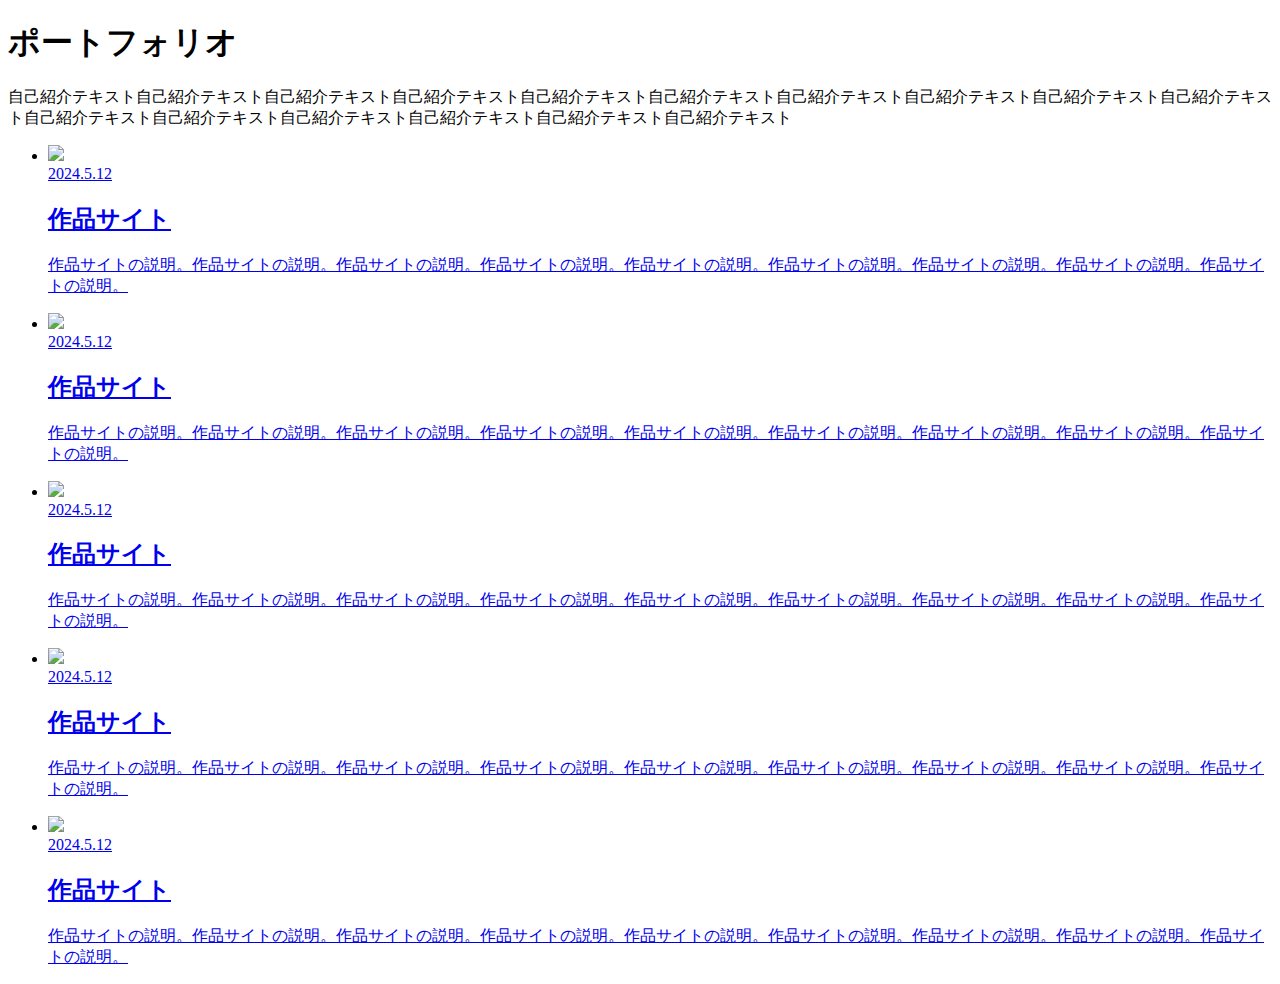
==== index.html @ 2a436cd3 "Add files via upload" ====
<!DOCTYPE html>
<html lang="ja">

<head>
  <meta charset="UTF-8">
  <meta name="viewport" content="width=device-width, initial-scale=1.0">
  <title>ポートフォリオ</title>
  <link rel="stylesheet" href="style.css">
</head>

<body>

  <div class="container">
    <section class="introduction">
      <h1>ポートフォリオ</h1>
      <p>自己紹介テキスト自己紹介テキスト自己紹介テキスト自己紹介テキスト自己紹介テキスト自己紹介テキスト自己紹介テキスト自己紹介テキスト自己紹介テキスト自己紹介テキスト自己紹介テキスト自己紹介テキスト自己紹介テキスト自己紹介テキスト自己紹介テキスト自己紹介テキスト</p>
    </section>

    <section class="works">
      <ul>
        <li class="work">
          <a href="#">
            <img src="画像/office.jpg">
            <div class="bottom">
              <time datetime="2024-5-12">2024.5.12</time>
              <h2>作品サイト</h2>
              <p class="desc">作品サイトの説明。作品サイトの説明。作品サイトの説明。作品サイトの説明。作品サイトの説明。作品サイトの説明。作品サイトの説明。作品サイトの説明。作品サイトの説明。</p>
            </div>
          </a>
        </li>
        <li class="work">
          <a href="#">
            <img src="画像/office.jpg">
            <div class="bottom">
              <time datetime="2024-5-12">2024.5.12</time>
              <h2>作品サイト</h2>
              <p class="desc">作品サイトの説明。作品サイトの説明。作品サイトの説明。作品サイトの説明。作品サイトの説明。作品サイトの説明。作品サイトの説明。作品サイトの説明。作品サイトの説明。</p>
            </div>
          </a>
        </li>
        <li class="work">
          <a href="#">
            <img src="画像/office.jpg">
            <div class="bottom">
              <time datetime="2024-5-12">2024.5.12</time>
              <h2>作品サイト</h2>
              <p class="desc">作品サイトの説明。作品サイトの説明。作品サイトの説明。作品サイトの説明。作品サイトの説明。作品サイトの説明。作品サイトの説明。作品サイトの説明。作品サイトの説明。</p>
            </div>
          </a>
        </li>
        <li class="work">
          <a href="#">
            <img src="画像/office.jpg">
            <div class="bottom">
              <time datetime="2024-5-12">2024.5.12</time>
              <h2>作品サイト</h2>
              <p class="desc">作品サイトの説明。作品サイトの説明。作品サイトの説明。作品サイトの説明。作品サイトの説明。作品サイトの説明。作品サイトの説明。作品サイトの説明。作品サイトの説明。</p>
            </div>
          </a>
        </li>
        <li class="work">
          <a href="#">
            <img src="画像/office.jpg">
            <div class="bottom">
              <time datetime="2024-5-12">2024.5.12</time>
              <h2>作品サイト</h2>
              <p class="desc">作品サイトの説明。作品サイトの説明。作品サイトの説明。作品サイトの説明。作品サイトの説明。作品サイトの説明。作品サイトの説明。作品サイトの説明。作品サイトの説明。</p>
            </div>
          </a>
        </li>
      </ul>
    </section>

  </div>

</body>

</html>
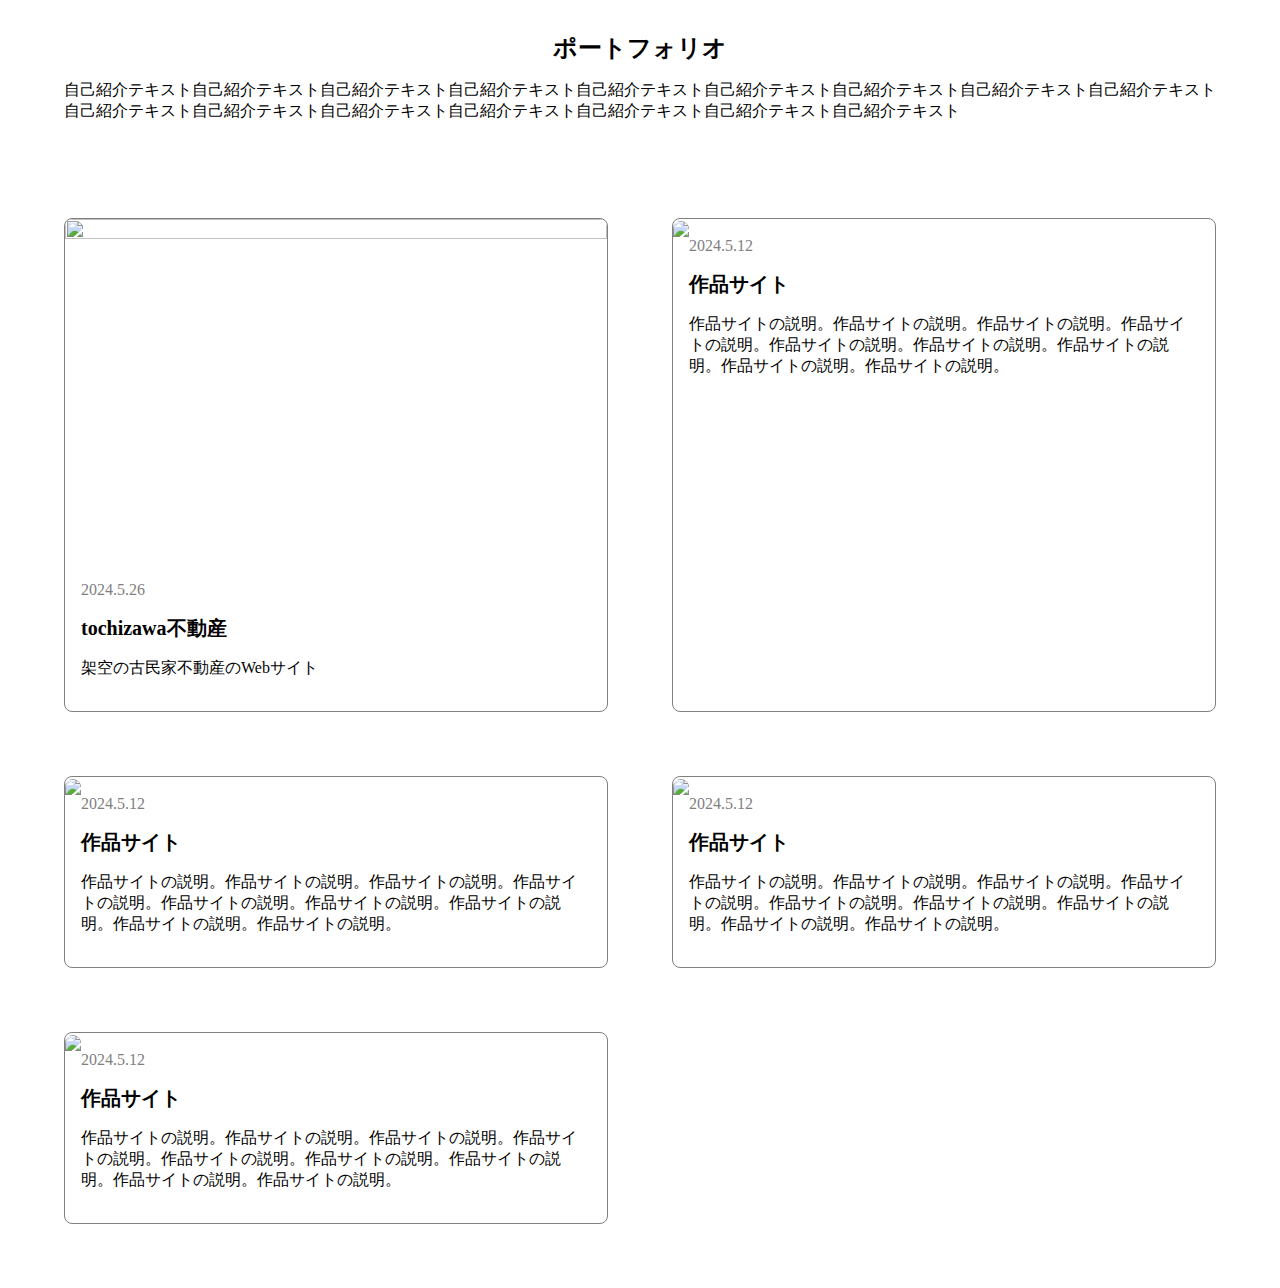
==== commit b052e4a8: "Add files via upload" ====
--- a/index.html
+++ b/index.html
@@ -18,9 +18,19 @@
 
     <section class="works">
       <ul>
+        <li class="work work-01">
+          <a href="link-site/tochizawa-RealEstate/index.html">
+            <div class="image"><img src="link-site/tochizawa-RealEstate/images/squirrel-icon.png" width="640" height="427"> </div>
+            <div class="bottom">
+              <time datetime="2024-5-12">2024.5.26</time>
+              <h2>tochizawa不動産</h2>
+              <p class="desc">架空の古民家不動産のWebサイト</p>
+            </div>
+          </a>
+        </li>
         <li class="work">
           <a href="#">
-            <img src="画像/office.jpg">
+            <div class="image"><img src="images/office.jpg"></div>
             <div class="bottom">
               <time datetime="2024-5-12">2024.5.12</time>
               <h2>作品サイト</h2>
@@ -30,7 +40,7 @@
         </li>
         <li class="work">
           <a href="#">
-            <img src="画像/office.jpg">
+            <div class="image"><img src="images/office.jpg"></div>
             <div class="bottom">
               <time datetime="2024-5-12">2024.5.12</time>
               <h2>作品サイト</h2>
@@ -40,7 +50,7 @@
         </li>
         <li class="work">
           <a href="#">
-            <img src="画像/office.jpg">
+            <div class="image"><img src="images/office.jpg"></div>
             <div class="bottom">
               <time datetime="2024-5-12">2024.5.12</time>
               <h2>作品サイト</h2>
@@ -50,17 +60,7 @@
         </li>
         <li class="work">
           <a href="#">
-            <img src="画像/office.jpg">
-            <div class="bottom">
-              <time datetime="2024-5-12">2024.5.12</time>
-              <h2>作品サイト</h2>
-              <p class="desc">作品サイトの説明。作品サイトの説明。作品サイトの説明。作品サイトの説明。作品サイトの説明。作品サイトの説明。作品サイトの説明。作品サイトの説明。作品サイトの説明。</p>
-            </div>
-          </a>
-        </li>
-        <li class="work">
-          <a href="#">
-            <img src="画像/office.jpg">
+            <div class="image"><img src="images/office.jpg"></div>
             <div class="bottom">
               <time datetime="2024-5-12">2024.5.12</time>
               <h2>作品サイト</h2>
--- a/style.css
+++ b/style.css
@@ -0,0 +1,123 @@
+@charset "utf-8";
+
+/* common */
+
+body {
+  margin: 0;
+}
+
+h1 {
+  margin: 0;
+  font-size: 24px;
+}
+
+h2 {
+  margin: 0;
+  font-size: 20px;
+}
+
+p {
+  margin: 0;
+}
+
+a {
+  text-decoration: none;
+  color: inherit;
+}
+
+img {
+  vertical-align: bottom;
+}
+
+time {
+  color: gray;
+}
+
+.container {
+  width: 90%;
+  margin: 0 auto;
+}
+
+/* introduction */
+
+.introduction {
+  padding: 32px 0;
+  margin: 0 auto;
+}
+
+.introduction h1 {
+  text-align: center;
+}
+
+.introduction p {
+  margin-top: 16px;
+}
+
+/* work */
+
+.works {
+  margin: 64px 0;
+}
+
+.works ul {
+  margin: 0;
+  list-style: none;
+  padding: 0;
+  display: grid;
+  grid-template-columns: 1fr 1fr;
+  gap: 64px;
+}
+
+.works li {
+  border: 1px solid gray;
+  border-radius: 8px;
+}
+
+.works .bottom {
+  width: calc(100% - 32px);
+  margin: 0 auto;
+  padding-bottom: 32px;
+}
+
+.work h2 {
+  margin-top: 16px;
+}
+
+.work img {
+  border-radius: 8px 8px 0 0;
+  width: 100%;
+  height: auto;
+}
+
+.work .desc {
+  margin-top: 16px;
+}
+
+@media (max-width: 900px) {
+
+  /* work  */
+
+  .works ul {
+    display: flex;
+    flex-direction: column;
+  }
+
+  .works .work:nth-child(n + 2) {
+    margin-top: 64px;
+  }
+
+  .works time {
+    display: block;
+    margin-top:16px;
+  }
+
+  .works img {
+    width: 100%;
+    height: auto
+  }
+
+  .container {
+    width: calc(100% - 128px);
+  }
+
+}
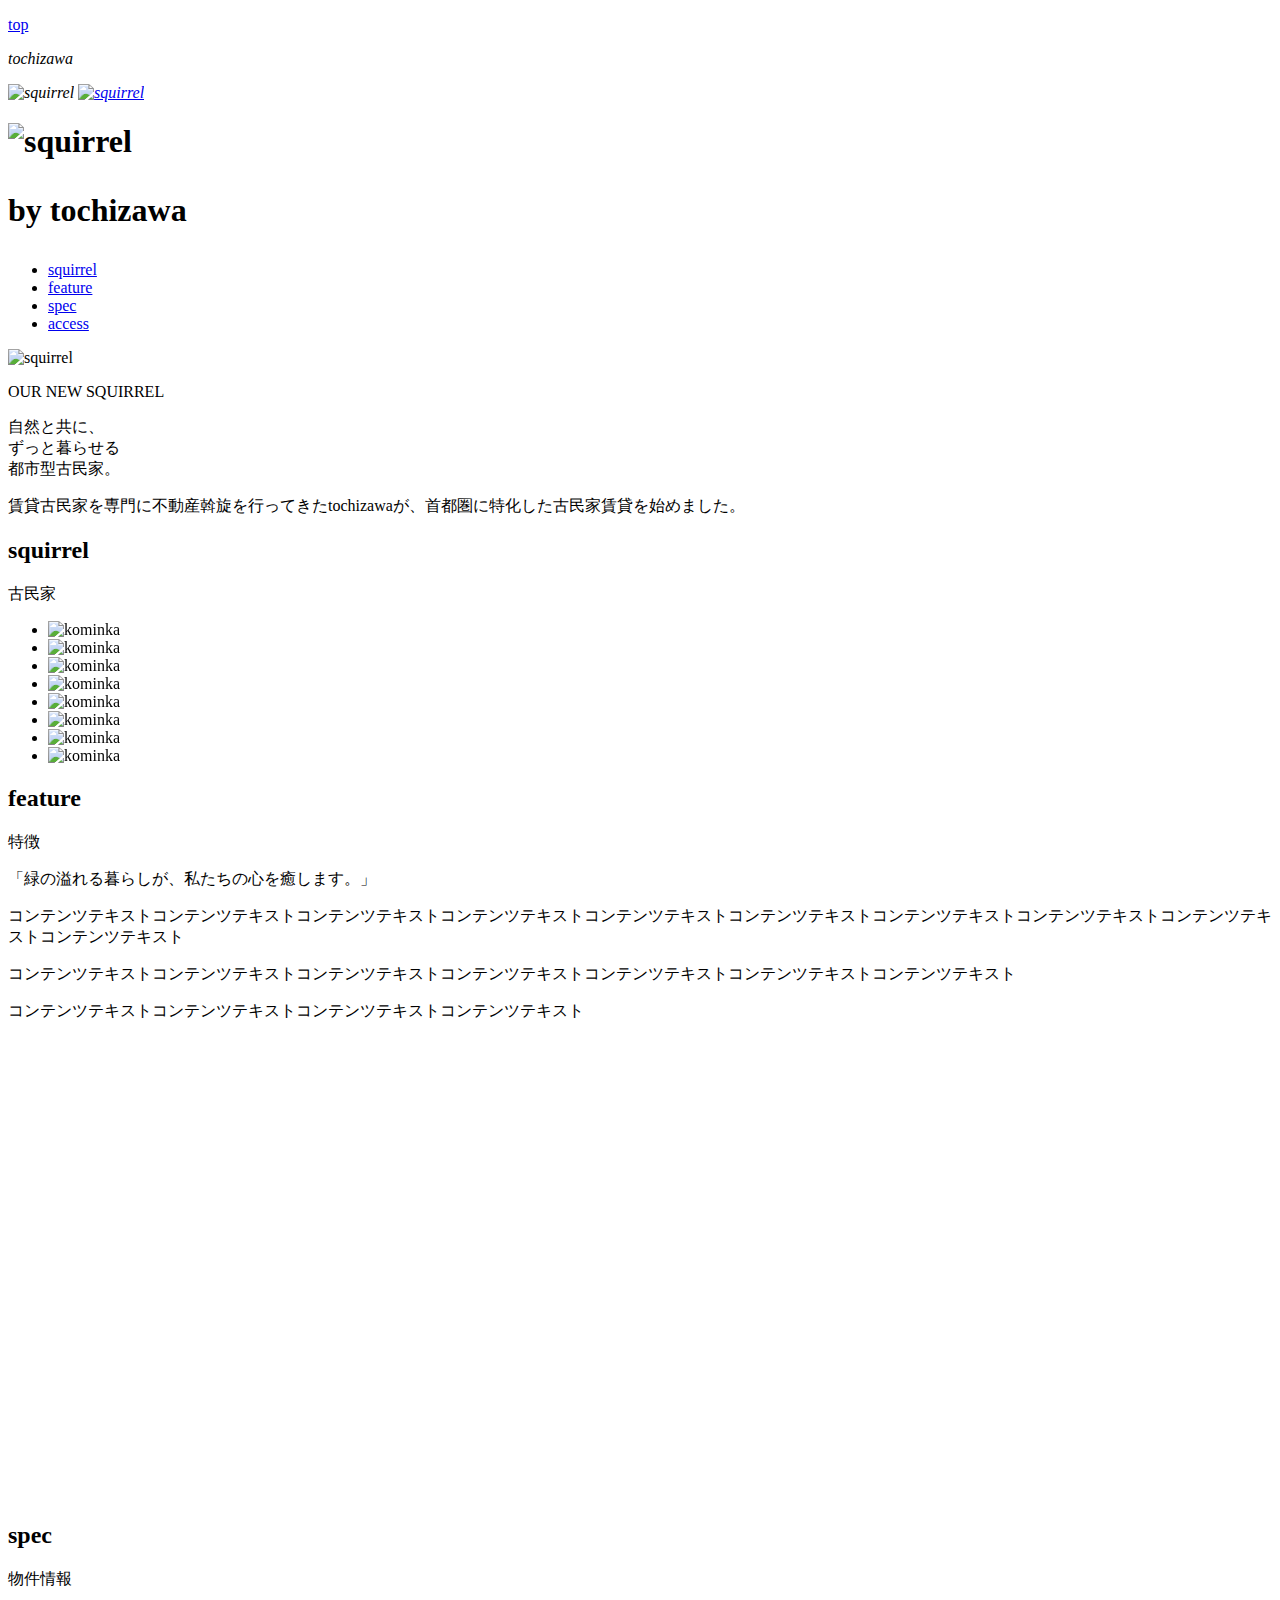
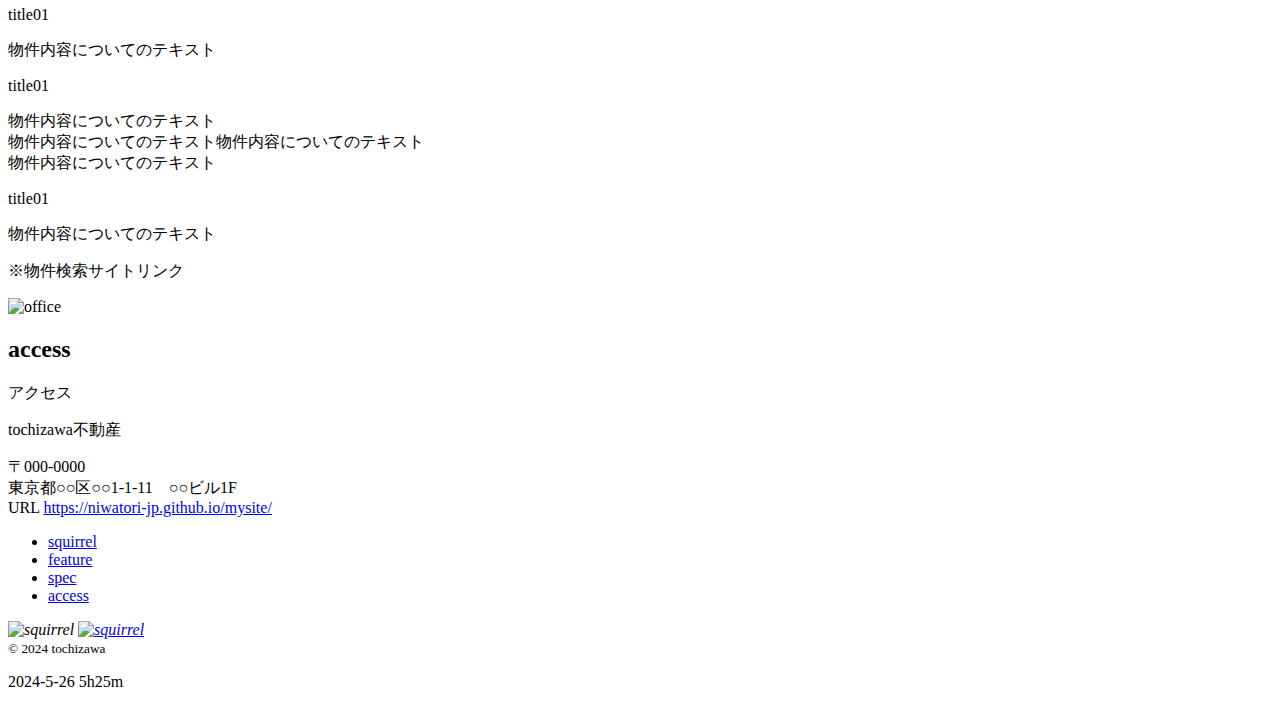
==== commit a9ce2e89: "Add files via upload" ====
--- a/index.html
+++ b/index.html
@@ -4,75 +4,191 @@
 <head>
   <meta charset="UTF-8">
   <meta name="viewport" content="width=device-width, initial-scale=1.0">
-  <title>ポートフォリオ</title>
+  <title>tochizawa不動産</title>
+  <link rel="stylesheet" href="https://unpkg.com/aos@next/dist/aos.css" />
   <link rel="stylesheet" href="style.css">
 </head>
 
 <body>
+  <p class="top"><a href="#" data-aos="fade-up">top</a></p>
+  <!-- header -->
+  <header>
+    <address>
+      <p>tochizawa</p>
+      <a><img src="images/squirrel-icon.png" alt="squirrel" width="32" height="32"></a>
+      <a href="#"><img src="images/squirrel-icon.png" alt="squirrel" width="32" height="32"></a>
+    </address>
+    <h1>
+      <img src="images/squirrel-icon.png" alt="squirrel" width="80px" height="80">
+      <p>by tochizawa</p>
+    </h1>
+    <ul id="nav">
+      <li><a href="#squirrel">squirrel</a></li>
+      <li><a href="#feature">feature</a></li>
+      <li><a href="#spec">spec</a></li>
+      <li><a href="#access">access</a></li>
+    </ul>
+  </header>
 
-  <div class="container">
-    <section class="introduction">
-      <h1>ポートフォリオ</h1>
-      <p>自己紹介テキスト自己紹介テキスト自己紹介テキスト自己紹介テキスト自己紹介テキスト自己紹介テキスト自己紹介テキスト自己紹介テキスト自己紹介テキスト自己紹介テキスト自己紹介テキスト自己紹介テキスト自己紹介テキスト自己紹介テキスト自己紹介テキスト自己紹介テキスト</p>
-    </section>
+  <!-- main-visual -->
+  <section id="main-visual">
+    <div class="pic" data-aos=""><img src="images/squirrel02.jpg" alt="squirrel" width="800" height="1204"></div>
+    <div class="text">
+      <p class="title">OUR NEW SQUIRREL</p>
+      <p class="main">自然と共に、<br>ずっと暮らせる<br>都市型古民家。</p>
+      <p class="sub">賃貸古民家を専門に不動産斡旋を行ってきたtochizawaが、首都圏に特化した古民家賃貸を始めました。
+      </p>
+    </div>
+  </section>
 
-    <section class="works">
-      <ul>
-        <li class="work work-01">
-          <a href="link-site/tochizawa-RealEstate/index.html">
-            <div class="image"><img src="link-site/tochizawa-RealEstate/images/squirrel-icon.png" width="640" height="427"> </div>
-            <div class="bottom">
-              <time datetime="2024-5-12">2024.5.26</time>
-              <h2>tochizawa不動産</h2>
-              <p class="desc">架空の古民家不動産のWebサイト</p>
-            </div>
-          </a>
-        </li>
-        <li class="work">
-          <a href="#">
-            <div class="image"><img src="images/office.jpg"></div>
-            <div class="bottom">
-              <time datetime="2024-5-12">2024.5.12</time>
-              <h2>作品サイト</h2>
-              <p class="desc">作品サイトの説明。作品サイトの説明。作品サイトの説明。作品サイトの説明。作品サイトの説明。作品サイトの説明。作品サイトの説明。作品サイトの説明。作品サイトの説明。</p>
-            </div>
-          </a>
-        </li>
-        <li class="work">
-          <a href="#">
-            <div class="image"><img src="images/office.jpg"></div>
-            <div class="bottom">
-              <time datetime="2024-5-12">2024.5.12</time>
-              <h2>作品サイト</h2>
-              <p class="desc">作品サイトの説明。作品サイトの説明。作品サイトの説明。作品サイトの説明。作品サイトの説明。作品サイトの説明。作品サイトの説明。作品サイトの説明。作品サイトの説明。</p>
-            </div>
-          </a>
-        </li>
-        <li class="work">
-          <a href="#">
-            <div class="image"><img src="images/office.jpg"></div>
-            <div class="bottom">
-              <time datetime="2024-5-12">2024.5.12</time>
-              <h2>作品サイト</h2>
-              <p class="desc">作品サイトの説明。作品サイトの説明。作品サイトの説明。作品サイトの説明。作品サイトの説明。作品サイトの説明。作品サイトの説明。作品サイトの説明。作品サイトの説明。</p>
-            </div>
-          </a>
-        </li>
-        <li class="work">
-          <a href="#">
-            <div class="image"><img src="images/office.jpg"></div>
-            <div class="bottom">
-              <time datetime="2024-5-12">2024.5.12</time>
-              <h2>作品サイト</h2>
-              <p class="desc">作品サイトの説明。作品サイトの説明。作品サイトの説明。作品サイトの説明。作品サイトの説明。作品サイトの説明。作品サイトの説明。作品サイトの説明。作品サイトの説明。</p>
-            </div>
-          </a>
-        </li>
+  <!-- design -->
+  <section id="squirrel">
+    <div class="h2-container">
+      <h2>squirrel</h2>
+      <p class="h2-sub">古民家</p>
+    </div>
+    <ul>
+      <li>
+        <img src="images/kominka.jpg" alt="kominka" width="800" height="448" data-aos="fade-up"
+          data-aos-duration="1500">
+      </li>
+      <li>
+        <img src="images/kominka.jpg" alt="kominka" width="800" height="448" data-aos="fade-up"
+          data-aos-duration="1500">
+      </li>
+      <li>
+        <img src="images/kominka.jpg" alt="kominka" width="800" height="448" data-aos="fade-up"
+          data-aos-duration="1500">
+      </li>
+      <li>
+        <img src="images/kominka.jpg" alt="kominka" width="800" height="448" data-aos="fade-up"
+          data-aos-duration="1500">
+      </li>
+      <li>
+        <img src="images/kominka.jpg" alt="kominka" width="800" height="448" data-aos="fade-up"
+          data-aos-duration="1500">
+      </li>
+      <li>
+        <img src="images/kominka.jpg" alt="kominka" width="800" height="448" data-aos="fade-up"
+          data-aos-duration="1500">
+      </li>
+      <li>
+        <img src="images/kominka.jpg" alt="kominka" width="800" height="448" data-aos="fade-up"
+          data-aos-duration="1500">
+      </li>
+      <li>
+        <img src="images/kominka.jpg" alt="kominka" width="800" height="448" data-aos="fade-up"
+          data-aos-duration="1500">
+      </li>
+    </ul>
+  </section>
+
+  <!-- feature -->
+  <section id="feature">
+    <div class="h2-container">
+      <h2>feature</h2>
+      <p class="h2-sub">特徴</p>
+    </div>
+    <div class="content">
+      <p class="mes">「緑の溢れる暮らしが、私たちの心を癒します。」</p>
+      <p class="desc desc-01">コンテンツテキストコンテンツテキストコンテンツテキストコンテンツテキストコンテンツテキストコンテンツテキストコンテンツテキストコンテンツテキストコンテンツテキストコンテンツテキスト
+      </p>
+      <p class="desc desc-02">コンテンツテキストコンテンツテキストコンテンツテキストコンテンツテキストコンテンツテキストコンテンツテキストコンテンツテキスト</p>
+      <p class="desc desc-03">コンテンツテキストコンテンツテキストコンテンツテキストコンテンツテキスト</p>
+    </div>
+    <div class="flex-container">
+      <div class="flexitem" data-aos="fade-up" data-aos-duration="3000" data-aos-offset="400">
+        <div class="image"><img src="images/office.jpg" alt="office" width="800" height="448"></div>
+        <div class="flex-text">
+          <p class="fea-nav">feature 01</p>
+          <p class="fea-title">title01</p>
+          <p class="fea-content">
+            特徴についてのテキスト特徴についてのテキスト特徴についてのテキスト特徴についてのテキスト特徴についてのテキスト特徴についてのテキスト特徴についてのテキスト特徴についてのテキスト特徴についてのテキスト特徴についてのテキスト特徴についてのテキスト特徴についてのテキスト特徴についてのテキスト
+          </p>
+        </div>
+      </div>
+      <div class="flexitem" data-aos="fade-up" data-aos-duration="3000" data-aos-offset="400">
+        <div class="image"><img src="images/office.jpg" alt="office" width="800" height="448"></div>
+        <div class="flex-text">
+          <p class="fea-nav">feature 02</p>
+          <p class="fea-title">title02</p>
+          <p class="fea-content">
+            特徴についてのテキスト特徴についてのテキスト特徴についてのテキスト特徴についてのテキスト特徴についてのテキスト特徴についてのテキスト特徴についてのテキスト特徴についてのテキスト特徴についてのテキスト特徴についてのテキスト特徴についてのテキスト特徴についてのテキスト特徴についてのテキスト
+          </p>
+        </div>
+      </div>
+      <div class="flexitem" data-aos="fade-up" data-aos-duration="3000" data-aos-offset="400">
+        <div class="image"><img src="images/office.jpg" alt="office" width="800" height="448"></div>
+        <div class="flex-text">
+          <p class="fea-nav">feature 03</p>
+          <p class="fea-title">title03</p>
+          <p class="fea-content">
+            特徴についてのテキスト特徴についてのテキスト特徴についてのテキスト特徴についてのテキスト特徴についてのテキスト特徴についてのテキスト特徴についてのテキスト特徴についてのテキスト特徴についてのテキスト特徴についてのテキスト特徴についてのテキスト特徴についてのテキスト特徴についてのテキスト
+          </p>
+        </div>
+      </div>
+    </div>
+  </section>
+
+  <!-- spec -->
+  <section id="spec">
+    <div class="container0">
+      <div class="h2-container">
+        <h2>spec</h2>
+        <p class="h2-sub">物件情報</p>
+      </div>
+      <div class="container">
+        <p class="title">title01</p>
+        <p class="content">物件内容についてのテキスト</p>
+      </div>
+      <div class="container">
+        <p class="title">title01</p>
+        <p class="content">物件内容についてのテキスト<br>物件内容についてのテキスト物件内容についてのテキスト<br>物件内容についてのテキスト</p>
+      </div>
+      <div class="container">
+        <p class="title">title01</p>
+        <p class="content">物件内容についてのテキスト</p>
+      </div>
+      <p class="site-link">※物件検索サイトリンク</p>
+    </div>
+    <div class="image"><img src="images/office.jpg" alt="office" width="800" height="448"></div>
+  </section>
+
+  <!-- access -->
+  <section id="access">
+    <div class="h2-container">
+      <h2>access</h2>
+      <p class="h2-sub">アクセス</p>
+    </div>
+    <p class="title">tochizawa不動産</p>
+    <p>〒000-0000<br>東京都○○区○○1-1-11　○○ビル1F<br>URL <a
+        href="https://niwatori-jp.github.io/mysite/">https://niwatori-jp.github.io/mysite/</a></p>
+  </section>
+  
+  <!-- footer -->
+  <footer>
+    <div class="container">
+
+      <ul id="nav">
+        <li><a href="#squirrel">squirrel</a></li>
+        <li><a href="#feature">feature</a></li>
+        <li><a href="#spec">spec</a></li>
+        <li><a href="#access">access</a></li>
       </ul>
-    </section>
 
-  </div>
+      <address>
+        <a><img src="images/squirrel-icon.png" alt="squirrel" width="32" height="32"></a>
+        <a href="#"><img src="images/squirrel-icon.png" alt="squirrel" width="32" height="32"></a>
+      </address>
 
+    </div>
+    <div class="copy"><small>© 2024 tochizawa</small></div>
+  </footer>
+  <p>2024-5-26 5h25m</p>
+  <script src="https://unpkg.com/aos@next/dist/aos.js"></script>
+  <script>
+    AOS.init();
+  </script>
 </body>
 
 </html>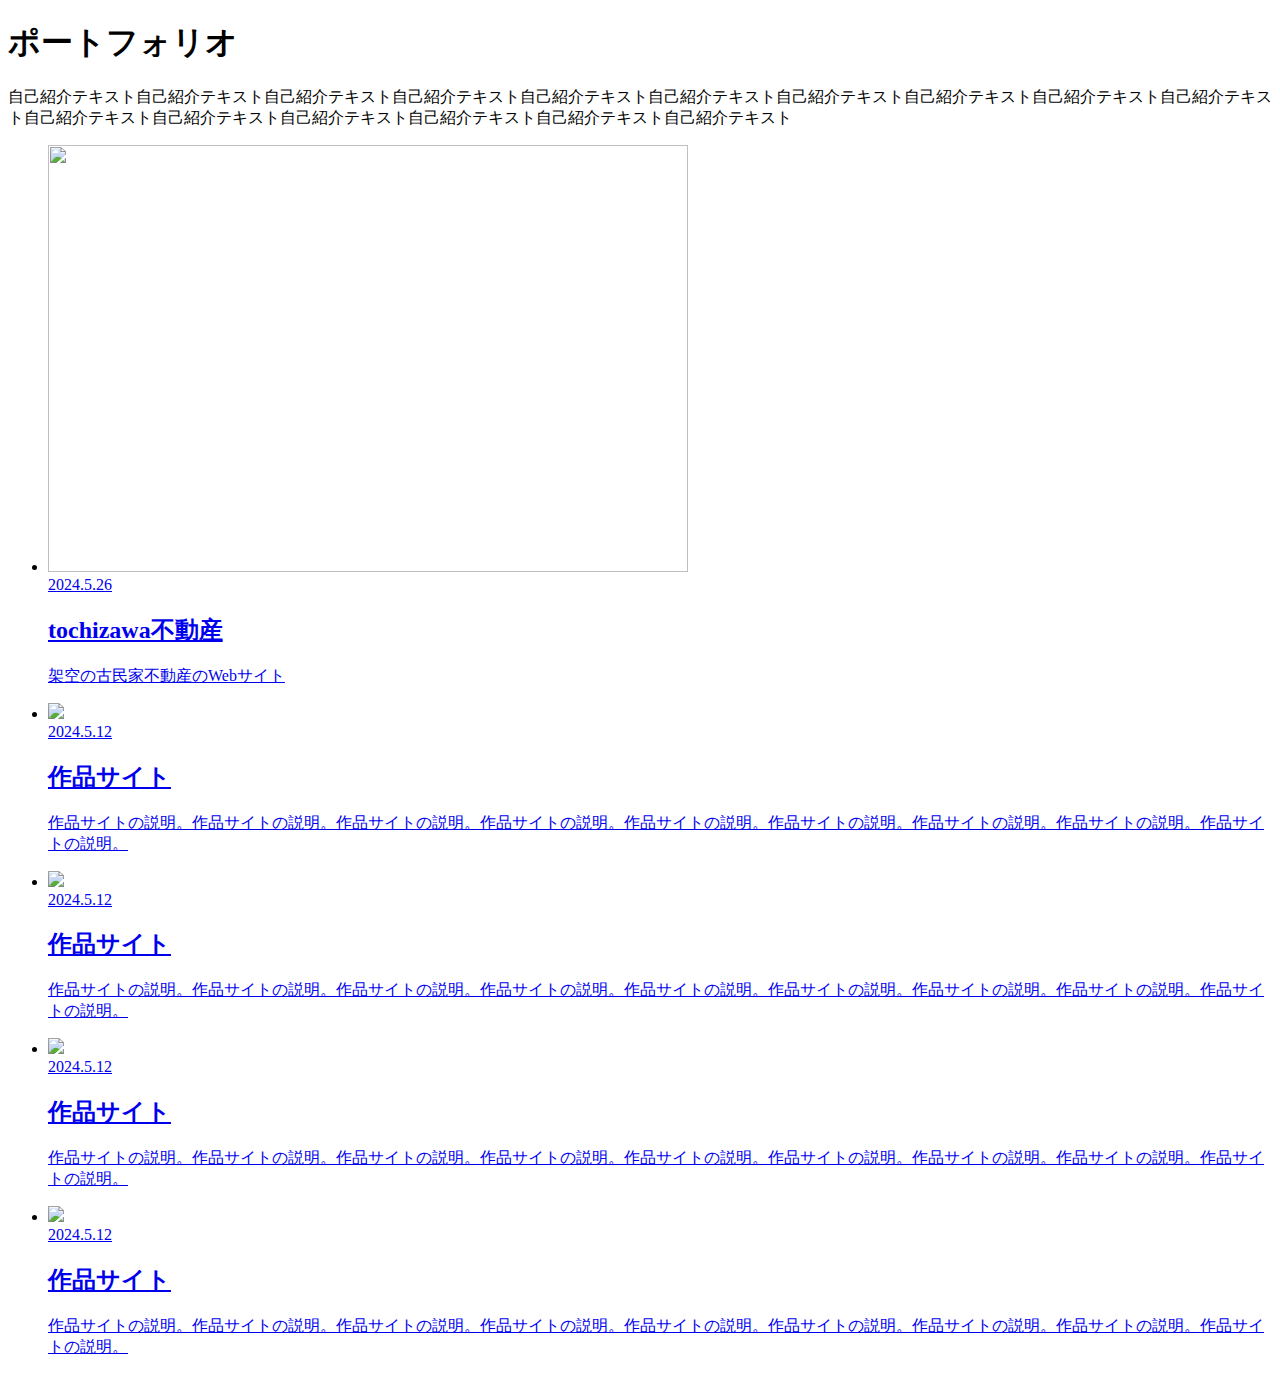
==== commit fd5947fc: "Add files via upload" ====
--- a/index.html
+++ b/index.html
@@ -4,191 +4,75 @@
 <head>
   <meta charset="UTF-8">
   <meta name="viewport" content="width=device-width, initial-scale=1.0">
-  <title>tochizawa不動産</title>
-  <link rel="stylesheet" href="https://unpkg.com/aos@next/dist/aos.css" />
+  <title>ポートフォリオ</title>
   <link rel="stylesheet" href="style.css">
 </head>
 
 <body>
-  <p class="top"><a href="#" data-aos="fade-up">top</a></p>
-  <!-- header -->
-  <header>
-    <address>
-      <p>tochizawa</p>
-      <a><img src="images/squirrel-icon.png" alt="squirrel" width="32" height="32"></a>
-      <a href="#"><img src="images/squirrel-icon.png" alt="squirrel" width="32" height="32"></a>
-    </address>
-    <h1>
-      <img src="images/squirrel-icon.png" alt="squirrel" width="80px" height="80">
-      <p>by tochizawa</p>
-    </h1>
-    <ul id="nav">
-      <li><a href="#squirrel">squirrel</a></li>
-      <li><a href="#feature">feature</a></li>
-      <li><a href="#spec">spec</a></li>
-      <li><a href="#access">access</a></li>
-    </ul>
-  </header>
 
-  <!-- main-visual -->
-  <section id="main-visual">
-    <div class="pic" data-aos=""><img src="images/squirrel02.jpg" alt="squirrel" width="800" height="1204"></div>
-    <div class="text">
-      <p class="title">OUR NEW SQUIRREL</p>
-      <p class="main">自然と共に、<br>ずっと暮らせる<br>都市型古民家。</p>
-      <p class="sub">賃貸古民家を専門に不動産斡旋を行ってきたtochizawaが、首都圏に特化した古民家賃貸を始めました。
-      </p>
-    </div>
-  </section>
+  <div class="container">
+    <section class="introduction">
+      <h1>ポートフォリオ</h1>
+      <p>自己紹介テキスト自己紹介テキスト自己紹介テキスト自己紹介テキスト自己紹介テキスト自己紹介テキスト自己紹介テキスト自己紹介テキスト自己紹介テキスト自己紹介テキスト自己紹介テキスト自己紹介テキスト自己紹介テキスト自己紹介テキスト自己紹介テキスト自己紹介テキスト</p>
+    </section>
 
-  <!-- design -->
-  <section id="squirrel">
-    <div class="h2-container">
-      <h2>squirrel</h2>
-      <p class="h2-sub">古民家</p>
-    </div>
-    <ul>
-      <li>
-        <img src="images/kominka.jpg" alt="kominka" width="800" height="448" data-aos="fade-up"
-          data-aos-duration="1500">
-      </li>
-      <li>
-        <img src="images/kominka.jpg" alt="kominka" width="800" height="448" data-aos="fade-up"
-          data-aos-duration="1500">
-      </li>
-      <li>
-        <img src="images/kominka.jpg" alt="kominka" width="800" height="448" data-aos="fade-up"
-          data-aos-duration="1500">
-      </li>
-      <li>
-        <img src="images/kominka.jpg" alt="kominka" width="800" height="448" data-aos="fade-up"
-          data-aos-duration="1500">
-      </li>
-      <li>
-        <img src="images/kominka.jpg" alt="kominka" width="800" height="448" data-aos="fade-up"
-          data-aos-duration="1500">
-      </li>
-      <li>
-        <img src="images/kominka.jpg" alt="kominka" width="800" height="448" data-aos="fade-up"
-          data-aos-duration="1500">
-      </li>
-      <li>
-        <img src="images/kominka.jpg" alt="kominka" width="800" height="448" data-aos="fade-up"
-          data-aos-duration="1500">
-      </li>
-      <li>
-        <img src="images/kominka.jpg" alt="kominka" width="800" height="448" data-aos="fade-up"
-          data-aos-duration="1500">
-      </li>
-    </ul>
-  </section>
+    <section class="works">
+      <ul>
+        <li class="work work-01">
+          <a href="link-site/tochizawa-RealEstate/index.html">
+            <div class="image"><img src="link-site/tochizawa-RealEstate/images/squirrel-icon.png" width="640" height="427"> </div>
+            <div class="bottom">
+              <time datetime="2024-5-12">2024.5.26</time>
+              <h2>tochizawa不動産</h2>
+              <p class="desc">架空の古民家不動産のWebサイト</p>
+            </div>
+          </a>
+        </li>
+        <li class="work">
+          <a href="#">
+            <div class="image"><img src="images/office.jpg"></div>
+            <div class="bottom">
+              <time datetime="2024-5-12">2024.5.12</time>
+              <h2>作品サイト</h2>
+              <p class="desc">作品サイトの説明。作品サイトの説明。作品サイトの説明。作品サイトの説明。作品サイトの説明。作品サイトの説明。作品サイトの説明。作品サイトの説明。作品サイトの説明。</p>
+            </div>
+          </a>
+        </li>
+        <li class="work">
+          <a href="#">
+            <div class="image"><img src="images/office.jpg"></div>
+            <div class="bottom">
+              <time datetime="2024-5-12">2024.5.12</time>
+              <h2>作品サイト</h2>
+              <p class="desc">作品サイトの説明。作品サイトの説明。作品サイトの説明。作品サイトの説明。作品サイトの説明。作品サイトの説明。作品サイトの説明。作品サイトの説明。作品サイトの説明。</p>
+            </div>
+          </a>
+        </li>
+        <li class="work">
+          <a href="#">
+            <div class="image"><img src="images/office.jpg"></div>
+            <div class="bottom">
+              <time datetime="2024-5-12">2024.5.12</time>
+              <h2>作品サイト</h2>
+              <p class="desc">作品サイトの説明。作品サイトの説明。作品サイトの説明。作品サイトの説明。作品サイトの説明。作品サイトの説明。作品サイトの説明。作品サイトの説明。作品サイトの説明。</p>
+            </div>
+          </a>
+        </li>
+        <li class="work">
+          <a href="#">
+            <div class="image"><img src="images/office.jpg"></div>
+            <div class="bottom">
+              <time datetime="2024-5-12">2024.5.12</time>
+              <h2>作品サイト</h2>
+              <p class="desc">作品サイトの説明。作品サイトの説明。作品サイトの説明。作品サイトの説明。作品サイトの説明。作品サイトの説明。作品サイトの説明。作品サイトの説明。作品サイトの説明。</p>
+            </div>
+          </a>
+        </li>
+      </ul>
+    </section>
 
-  <!-- feature -->
-  <section id="feature">
-    <div class="h2-container">
-      <h2>feature</h2>
-      <p class="h2-sub">特徴</p>
-    </div>
-    <div class="content">
-      <p class="mes">「緑の溢れる暮らしが、私たちの心を癒します。」</p>
-      <p class="desc desc-01">コンテンツテキストコンテンツテキストコンテンツテキストコンテンツテキストコンテンツテキストコンテンツテキストコンテンツテキストコンテンツテキストコンテンツテキストコンテンツテキスト
-      </p>
-      <p class="desc desc-02">コンテンツテキストコンテンツテキストコンテンツテキストコンテンツテキストコンテンツテキストコンテンツテキストコンテンツテキスト</p>
-      <p class="desc desc-03">コンテンツテキストコンテンツテキストコンテンツテキストコンテンツテキスト</p>
-    </div>
-    <div class="flex-container">
-      <div class="flexitem" data-aos="fade-up" data-aos-duration="3000" data-aos-offset="400">
-        <div class="image"><img src="images/office.jpg" alt="office" width="800" height="448"></div>
-        <div class="flex-text">
-          <p class="fea-nav">feature 01</p>
-          <p class="fea-title">title01</p>
-          <p class="fea-content">
-            特徴についてのテキスト特徴についてのテキスト特徴についてのテキスト特徴についてのテキスト特徴についてのテキスト特徴についてのテキスト特徴についてのテキスト特徴についてのテキスト特徴についてのテキスト特徴についてのテキスト特徴についてのテキスト特徴についてのテキスト特徴についてのテキスト
-          </p>
-        </div>
-      </div>
-      <div class="flexitem" data-aos="fade-up" data-aos-duration="3000" data-aos-offset="400">
-        <div class="image"><img src="images/office.jpg" alt="office" width="800" height="448"></div>
-        <div class="flex-text">
-          <p class="fea-nav">feature 02</p>
-          <p class="fea-title">title02</p>
-          <p class="fea-content">
-            特徴についてのテキスト特徴についてのテキスト特徴についてのテキスト特徴についてのテキスト特徴についてのテキスト特徴についてのテキスト特徴についてのテキスト特徴についてのテキスト特徴についてのテキスト特徴についてのテキスト特徴についてのテキスト特徴についてのテキスト特徴についてのテキスト
-          </p>
-        </div>
-      </div>
-      <div class="flexitem" data-aos="fade-up" data-aos-duration="3000" data-aos-offset="400">
-        <div class="image"><img src="images/office.jpg" alt="office" width="800" height="448"></div>
-        <div class="flex-text">
-          <p class="fea-nav">feature 03</p>
-          <p class="fea-title">title03</p>
-          <p class="fea-content">
-            特徴についてのテキスト特徴についてのテキスト特徴についてのテキスト特徴についてのテキスト特徴についてのテキスト特徴についてのテキスト特徴についてのテキスト特徴についてのテキスト特徴についてのテキスト特徴についてのテキスト特徴についてのテキスト特徴についてのテキスト特徴についてのテキスト
-          </p>
-        </div>
-      </div>
-    </div>
-  </section>
+  </div>
 
-  <!-- spec -->
-  <section id="spec">
-    <div class="container0">
-      <div class="h2-container">
-        <h2>spec</h2>
-        <p class="h2-sub">物件情報</p>
-      </div>
-      <div class="container">
-        <p class="title">title01</p>
-        <p class="content">物件内容についてのテキスト</p>
-      </div>
-      <div class="container">
-        <p class="title">title01</p>
-        <p class="content">物件内容についてのテキスト<br>物件内容についてのテキスト物件内容についてのテキスト<br>物件内容についてのテキスト</p>
-      </div>
-      <div class="container">
-        <p class="title">title01</p>
-        <p class="content">物件内容についてのテキスト</p>
-      </div>
-      <p class="site-link">※物件検索サイトリンク</p>
-    </div>
-    <div class="image"><img src="images/office.jpg" alt="office" width="800" height="448"></div>
-  </section>
-
-  <!-- access -->
-  <section id="access">
-    <div class="h2-container">
-      <h2>access</h2>
-      <p class="h2-sub">アクセス</p>
-    </div>
-    <p class="title">tochizawa不動産</p>
-    <p>〒000-0000<br>東京都○○区○○1-1-11　○○ビル1F<br>URL <a
-        href="https://niwatori-jp.github.io/mysite/">https://niwatori-jp.github.io/mysite/</a></p>
-  </section>
-  
-  <!-- footer -->
-  <footer>
-    <div class="container">
-
-      <ul id="nav">
-        <li><a href="#squirrel">squirrel</a></li>
-        <li><a href="#feature">feature</a></li>
-        <li><a href="#spec">spec</a></li>
-        <li><a href="#access">access</a></li>
-      </ul>
-
-      <address>
-        <a><img src="images/squirrel-icon.png" alt="squirrel" width="32" height="32"></a>
-        <a href="#"><img src="images/squirrel-icon.png" alt="squirrel" width="32" height="32"></a>
-      </address>
-
-    </div>
-    <div class="copy"><small>© 2024 tochizawa</small></div>
-  </footer>
-  <p>2024-5-26 5h25m</p>
-  <script src="https://unpkg.com/aos@next/dist/aos.js"></script>
-  <script>
-    AOS.init();
-  </script>
 </body>
 
 </html>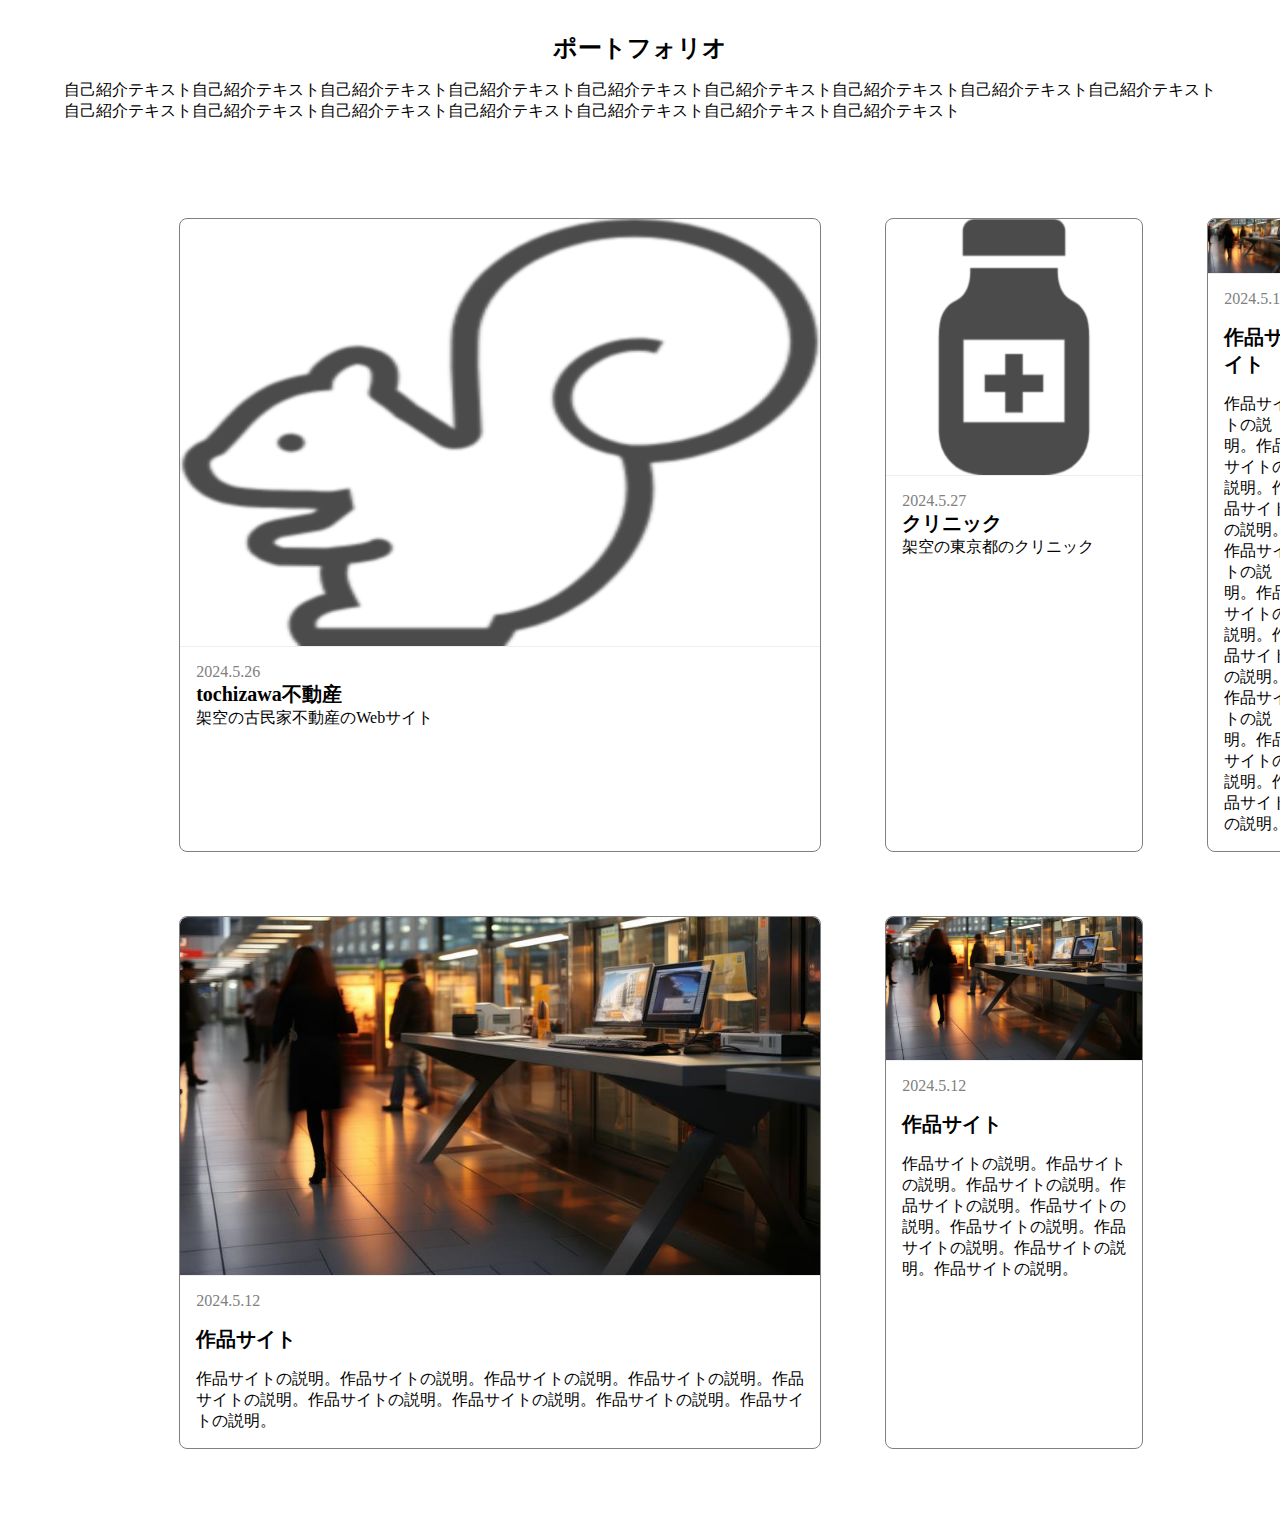
==== commit d39f5e78: "Add files via upload" ====
--- a/index.html
+++ b/index.html
@@ -13,14 +13,18 @@
   <div class="container">
     <section class="introduction">
       <h1>ポートフォリオ</h1>
-      <p>自己紹介テキスト自己紹介テキスト自己紹介テキスト自己紹介テキスト自己紹介テキスト自己紹介テキスト自己紹介テキスト自己紹介テキスト自己紹介テキスト自己紹介テキスト自己紹介テキスト自己紹介テキスト自己紹介テキスト自己紹介テキスト自己紹介テキスト自己紹介テキスト</p>
+      <p>
+        自己紹介テキスト自己紹介テキスト自己紹介テキスト自己紹介テキスト自己紹介テキスト自己紹介テキスト自己紹介テキスト自己紹介テキスト自己紹介テキスト自己紹介テキスト自己紹介テキスト自己紹介テキスト自己紹介テキスト自己紹介テキスト自己紹介テキスト自己紹介テキスト
+      </p>
     </section>
 
     <section class="works">
       <ul>
-        <li class="work work-01">
+        <li class="work01">
           <a href="link-site/tochizawa-RealEstate/index.html">
-            <div class="image"><img src="link-site/tochizawa-RealEstate/images/squirrel-icon.png" width="640" height="427"> </div>
+            <div class="image">
+              <img src="link-site/tochizawa-RealEstate/images/squirrel-icon.png" width="640" height="427">
+            </div>
             <div class="bottom">
               <time datetime="2024-5-12">2024.5.26</time>
               <h2>tochizawa不動産</h2>
@@ -28,13 +32,14 @@
             </div>
           </a>
         </li>
-        <li class="work">
-          <a href="#">
-            <div class="image"><img src="images/office.jpg"></div>
+
+        <li class="work02">
+          <a href="link-site/clinic/index.html">
+            <div class="image"><img src="link-site/clinic/images/medicine.png"></div>
             <div class="bottom">
-              <time datetime="2024-5-12">2024.5.12</time>
-              <h2>作品サイト</h2>
-              <p class="desc">作品サイトの説明。作品サイトの説明。作品サイトの説明。作品サイトの説明。作品サイトの説明。作品サイトの説明。作品サイトの説明。作品サイトの説明。作品サイトの説明。</p>
+              <time datetime="2024-5-27">2024.5.27</time>
+              <h2>クリニック</h2>
+              <p class="desc">架空の東京都のクリニック</p>
             </div>
           </a>
         </li>
--- a/style.css
+++ b/style.css
@@ -0,0 +1,129 @@
+@charset "utf-8";
+
+/* common */
+
+body {
+  margin: 0;
+}
+
+h1 {
+  margin: 0;
+  font-size: 24px;
+}
+
+h2 {
+  margin: 0;
+  font-size: 20px;
+}
+
+p {
+  margin: 0;
+}
+
+a {
+  text-decoration: none;
+  color: inherit;
+}
+
+img {
+  vertical-align: bottom;
+}
+
+time {
+  color: gray;
+}
+
+.container {
+  width: 90%;
+  margin: 0 auto;
+}
+
+/* introduction */
+
+.introduction {
+  padding: 32px 0;
+  margin: 0 auto;
+}
+
+.introduction h1 {
+  text-align: center;
+}
+
+.introduction p {
+  margin-top: 16px;
+}
+
+/* work */
+
+.works {
+  margin: 64px 0;
+}
+
+.work-01 .image {
+  padding: 32px;
+}
+
+.works ul {
+  width: 80%;
+  margin: 0 auto;
+  list-style: none;
+  padding: 0;
+  display: grid;
+  grid-template-columns: repeat(3, 1fr);
+  gap: 64px;
+}
+
+.works li {
+  border: 1px solid gray;
+  border-radius: 8px;
+}
+
+.works .bottom {
+  width: calc(100% - 32px);
+  margin: 0 auto;
+  padding: 16px ;
+  border-top: 1px solid #eee;
+}
+
+.work h2 {
+  margin-top: 16px;
+}
+
+.work img {
+  border-radius: 8px 8px 0 0;
+  width: 100%;
+  height: auto;
+}
+
+.work .desc {
+  margin-top: 16px;
+}
+
+@media (max-width: 900px) {
+
+  /* work  */
+
+  .works ul {
+    display: flex;
+    flex-direction: column;
+  }
+
+  .works .work:nth-child(n + 2) {
+    margin-top: 64px;
+  }
+
+  .works time {
+    display: block;
+    margin-top:16px;
+  }
+
+  .works img {
+    width: 100%;
+    height: auto
+  }
+
+  .container {
+    width: calc(100% - 128px);
+  }
+
+}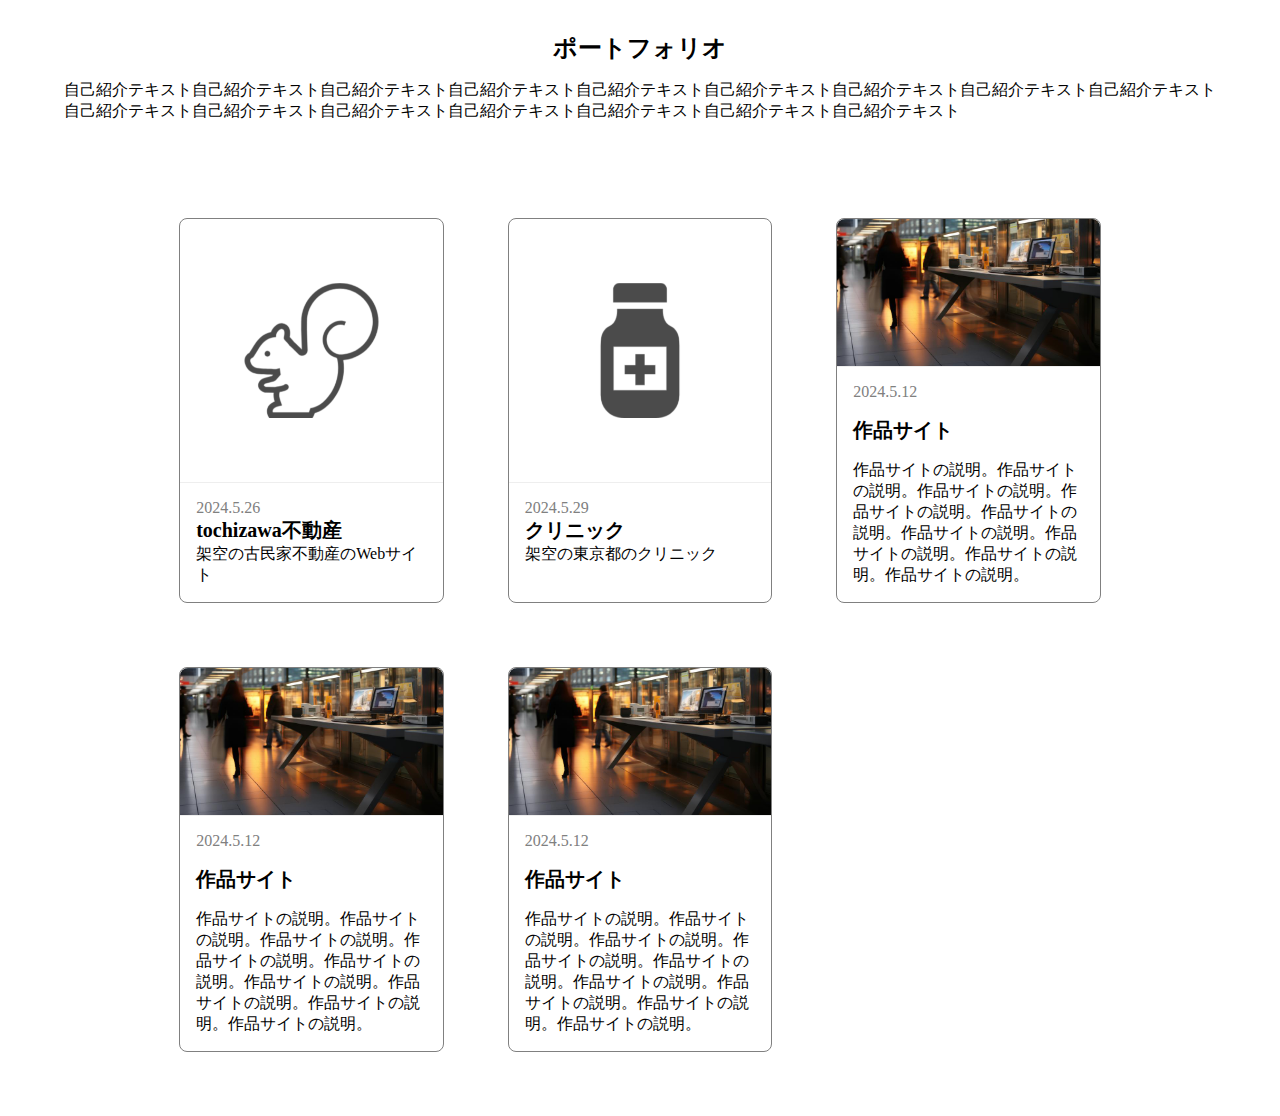
==== commit a268c4cd: "Add files via upload" ====
--- a/index.html
+++ b/index.html
@@ -37,7 +37,7 @@
           <a href="link-site/clinic/index.html">
             <div class="image"><img src="link-site/clinic/images/medicine.png"></div>
             <div class="bottom">
-              <time datetime="2024-5-27">2024.5.27</time>
+              <time datetime="2024-5-29">2024.5.29</time>
               <h2>クリニック</h2>
               <p class="desc">架空の東京都のクリニック</p>
             </div>
--- a/style.css
+++ b/style.css
@@ -27,6 +27,8 @@
 
 img {
   vertical-align: bottom;
+  width: 100%;
+  height: auto;
 }
 
 time {
@@ -59,8 +61,9 @@
   margin: 64px 0;
 }
 
-.work-01 .image {
-  padding: 32px;
+.work01 .image,
+.work02 .image {
+  padding: 64px;
 }
 
 .works ul {
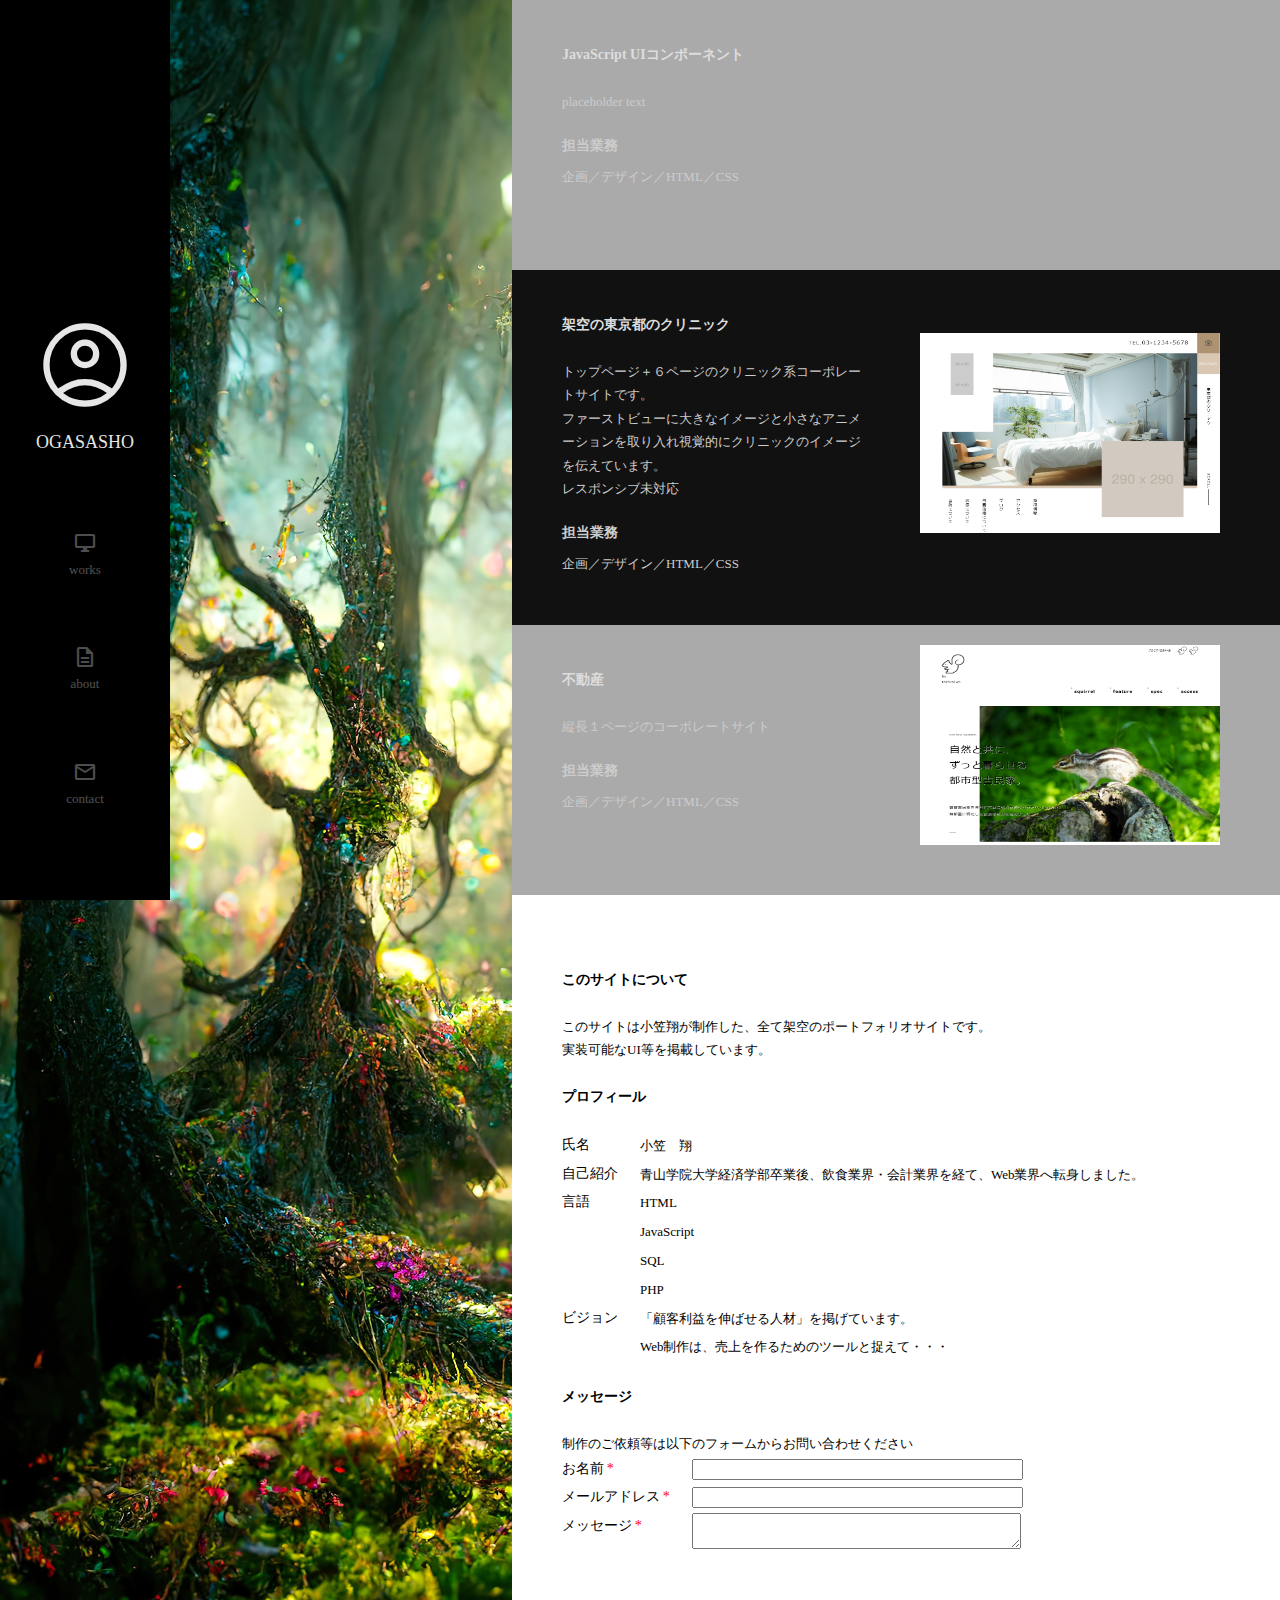
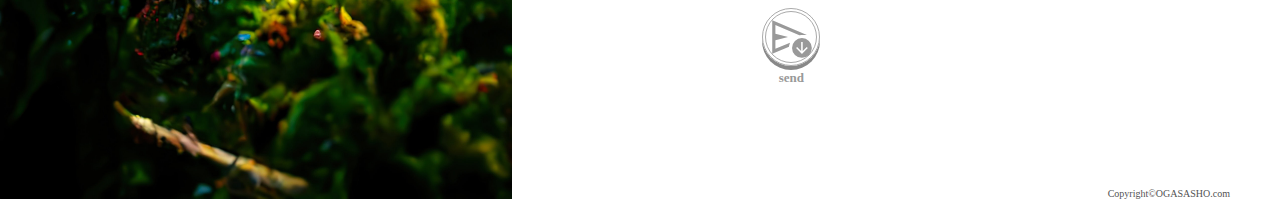
==== commit 8003da93: "Add files via upload" ====
--- a/index.html
+++ b/index.html
@@ -4,80 +4,187 @@
 <head>
   <meta charset="UTF-8">
   <meta name="viewport" content="width=device-width, initial-scale=1.0">
-  <title>ポートフォリオ</title>
-  <link rel="stylesheet" href="style.css">
+  <title>ogasa.sho_小笠翔の作品集</title>
+  <link rel="stylesheet" href="css/reset.css">
+  <link rel="stylesheet" href="css/style.css">
+  <link rel="stylesheet"
+    href="https://fonts.googleapis.com/css2?family=Material+Symbols+Outlined:opsz,wght,FILL,GRAD@24,400,0,0" />
 </head>
 
 <body>
+  <div class="wrapper">
+    <header>
+      <!-- logo -->
+      <h1>
+        <span class="material-symbols-outlined account_circle">
+          account_circle
+        </span>
+        <p>OGASASHO</p>
+      </h1>
+      <!-- global navigation -->
+      <nav>
+        <ul>
+          <li id="gnav01">
+            <a href="#works">
+              <span class="material-symbols-outlined works">
+                desktop_windows
+              </span>
+              <p>works</p>
+            </a>
+          </li>
+          <li id="gnav02">
+            <a href="#works">
+              <span class="material-symbols-outlined about">
+                description
+              </span>
+              <p>about</p>
+            </a>
+          </li>
+          <li id="gnav03">
+            <a href="#contact">
+              <span class="material-symbols-outlined contact">
+                mail
+              </span>
+              <p>contact</p>
+            </a>
+          </li>
+        </ul>
+      </nav>
+    </header>
 
-  <div class="container">
-    <section class="introduction">
-      <h1>ポートフォリオ</h1>
-      <p>
-        自己紹介テキスト自己紹介テキスト自己紹介テキスト自己紹介テキスト自己紹介テキスト自己紹介テキスト自己紹介テキスト自己紹介テキスト自己紹介テキスト自己紹介テキスト自己紹介テキスト自己紹介テキスト自己紹介テキスト自己紹介テキスト自己紹介テキスト自己紹介テキスト
-      </p>
-    </section>
+    <main>
 
-    <section class="works">
-      <ul>
-        <li class="work01">
-          <a href="link-site/tochizawa-RealEstate/index.html">
-            <div class="image">
-              <img src="link-site/tochizawa-RealEstate/images/squirrel-icon.png" width="640" height="427">
+      <!-- background -->
+      <div id="background">
+        <img src="img/aig-ai221017173-xl.jpg" height="4096">
+      </div>
+
+      <div class="main-contents">
+        <!-- works -->
+        <section id="works">
+          <article id="works01">
+            <div class="description-text">
+              <h2>不動産</h2>
+              <div class="description-text-contents">
+                <p>縦長１ページのコーポレートサイト
+                </p>
+                <h3>担当業務</h3>
+                <p>企画／デザイン／HTML／CSS</p>
+              </div>
             </div>
-            <div class="bottom">
-              <time datetime="2024-5-12">2024.5.26</time>
-              <h2>tochizawa不動産</h2>
-              <p class="desc">架空の古民家不動産のWebサイト</p>
+            <div class="description-image">
+              <a href="link-site/tochizawa-RealEstate/index.html">
+                <img src="img/tochizawa.png" width="300" height="200" alt=""></img>
+              </a>
             </div>
-          </a>
-        </li>
+          </article>
 
-        <li class="work02">
-          <a href="link-site/clinic/index.html">
-            <div class="image"><img src="link-site/clinic/images/medicine.png"></div>
-            <div class="bottom">
-              <time datetime="2024-5-29">2024.5.29</time>
-              <h2>クリニック</h2>
-              <p class="desc">架空の東京都のクリニック</p>
+          <!-- works02 -->
+          <article id="works02">
+            <div class="description-text">
+              <h2>架空の東京都のクリニック</h2>
+              <div class="description-text-contents">
+                <p>トップページ＋６ページのクリニック系コーポレートサイトです。<br>ファーストビューに大きなイメージと小さなアニメーションを取り入れ視覚的にクリニックのイメージを伝えています。<br>レスポンシブ未対応
+                </p>
+                <h3>担当業務</h3>
+                <p>企画／デザイン／HTML／CSS</p>
+              </div>
             </div>
-          </a>
-        </li>
-        <li class="work">
-          <a href="#">
-            <div class="image"><img src="images/office.jpg"></div>
-            <div class="bottom">
-              <time datetime="2024-5-12">2024.5.12</time>
-              <h2>作品サイト</h2>
-              <p class="desc">作品サイトの説明。作品サイトの説明。作品サイトの説明。作品サイトの説明。作品サイトの説明。作品サイトの説明。作品サイトの説明。作品サイトの説明。作品サイトの説明。</p>
+            <div class="description-image">
+              <a href="link-site/clinic/index.html">
+                <img src="img/clinic.png" width="300" height="200" alt=""></img>
+              </a>
             </div>
-          </a>
-        </li>
-        <li class="work">
-          <a href="#">
-            <div class="image"><img src="images/office.jpg"></div>
-            <div class="bottom">
-              <time datetime="2024-5-12">2024.5.12</time>
-              <h2>作品サイト</h2>
-              <p class="desc">作品サイトの説明。作品サイトの説明。作品サイトの説明。作品サイトの説明。作品サイトの説明。作品サイトの説明。作品サイトの説明。作品サイトの説明。作品サイトの説明。</p>
+          </article>
+
+          <!-- works03 -->
+          <article id="works03">
+            <div class="description-text">
+              <h2>JavaScript UIコンポーネント</h2>
+              <div class="description-text-contents">
+                <p>placeholder text
+                </p>
+                <h3>担当業務</h3>
+                <p>企画／デザイン／HTML／CSS</p>
+              </div>
             </div>
-          </a>
-        </li>
-        <li class="work">
-          <a href="#">
-            <div class="image"><img src="images/office.jpg"></div>
-            <div class="bottom">
-              <time datetime="2024-5-12">2024.5.12</time>
-              <h2>作品サイト</h2>
-              <p class="desc">作品サイトの説明。作品サイトの説明。作品サイトの説明。作品サイトの説明。作品サイトの説明。作品サイトの説明。作品サイトの説明。作品サイトの説明。作品サイトの説明。</p>
+            <div class="description-image">
+              <a href="#">
+                <img src="http://placehold.jp/300x200.png" alt=""></img>
+              </a>
             </div>
-          </a>
-        </li>
-      </ul>
-    </section>
+          </article>
+        </section>
+        <div class="text-wrapper">
 
+          <!-- about -->
+          <section id="about">
+            <h2>このサイトについて</h2>
+            <p>このサイトは小笠翔が制作した、全て架空のポートフォリオサイトです。<br>実装可能なUI等を掲載しています。</p>
+            <h2>プロフィール</h2>
+            <dl>
+              <dt>氏名</dt>
+              <dd>小笠　翔</dd>
+              <dt>自己紹介</dt>
+              <dd>青山学院大学経済学部卒業後、飲食業界・会計業界を経て、Web業界へ転身しました。</dd>
+              <dt>言語</dt>
+              <dd>
+                <ul>
+                  <li>HTML</li>
+                  <li>JavaScript</li>
+                  <li>SQL</li>
+                  <li>PHP</li>
+                </ul>
+              </dd>
+              <dt>ビジョン</dt>
+              <dd>「顧客利益を伸ばせる人材」を掲げています。<br>Web制作は、売上を作るためのツールと捉えて・・・</dd>
+            </dl>
+          </section>
+
+          <!-- contact -->
+          <section id="contact">
+            <h2>メッセージ</h2>
+            <p>制作のご依頼等は以下のフォームからお問い合わせください</p>
+            <form>
+              <dl>
+                <dt>
+                  お名前<span>*</span>
+                </dt>
+                <dd>
+                  <input type="text">
+                </dd>
+                <dt>
+                  メールアドレス<span>*</span>
+                </dt>
+                <dd>
+                  <input type="email">
+                </dd>
+                <dt>
+                  メッセージ<span>*</span>
+                </dt>
+                <dd>
+                  <textarea name="" id="message"></textarea>
+                </dd>
+              </dl>
+              <button>
+                <span class="material-symbols-outlined send_and_archive">
+                  send_and_archive
+                </span>
+                <p>send</p>
+              </button>
+            </form>
+          </section>
+
+          <!-- footer -->
+          <footer>
+            <small>Copyright&copy;OGASASHO.com </small>
+          </footer>
+        </div>
+      </div>
+    </main>
   </div>
 
+  <script src="js/main.js"></script>
 </body>
 
 </html>--- a/css/style.css
+++ b/css/style.css
@@ -0,0 +1,272 @@
+@charset "utf-8";
+
+/* common */
+h2 {
+  font-size: 14px;
+  font-weight: bold;
+  margin: 2em 0;
+}
+
+h3 {
+  font-size: 14px;
+  font-weight: bold;
+}
+
+p {
+  font-size: 13px;
+  line-height: 1.8em;
+}
+
+dl {
+  line-height: 1.8em;
+}
+
+dt {
+  float: left;
+  font-size: 14px;
+  line-height: 1.8em;
+}
+
+dd {
+  font-size: 13px;
+}
+
+.text-wrapper {
+  background: #fff;
+  padding: 0 50px;
+}
+
+/* header */
+header {
+  position: relative;
+  background: #000;
+  width: 100%;
+  height: 100vh;
+}
+
+@media screen and (min-width: 768px) {
+  header {
+    position: fixed;
+    width: 170px;
+  }
+}
+
+/* logo */
+header h1 {
+  position: absolute;
+  top: 35%;
+  left: 50%;
+  transform: translateX(-50%);
+  color: #fff;
+  text-align: center;
+  opacity: .9;
+}
+
+.material-symbols-outlined.account_circle {
+  text-align: center;
+  font-size: 100px;
+  width: 100%;
+}
+
+header h1 p {
+  font-size: 24px;
+  margin-top: 8px;
+}
+
+@media screen and (min-width: 768px) {
+  header h1 p {
+    font-size: 18px;
+  }
+}
+
+/* global navigation */
+header ul {
+  display: flex;
+  gap: 16px;
+  position: absolute;
+  bottom: 10%;
+  left: 50%;
+  transform: translateX(-50%);
+  margin: 0 auto;
+  opacity: .3;
+}
+
+header li {
+  text-align: center;
+}
+
+header li a {
+  color: #fff;
+  text-decoration: none;
+  
+}
+
+.material-symbols-outlined.works,
+.material-symbols-outlined.about,
+.material-symbols-outlined.contact {
+  font-size: 24px;
+}
+
+@media screen and (min-width: 768px) {
+  header ul {
+    flex-direction: column;
+    gap: 64px;
+  }
+}
+
+/* main */
+main {
+  display: flex;
+  overflow: hidden;
+  /* height: auto; */
+}
+
+/* background */
+#background {
+  display: none;
+}
+
+#background img {
+  height: 100%;
+}
+
+@media screen and (min-width: 768px) {
+  #background {
+    display: block;
+    object-fit: cover;
+    /* position: absolute; */
+    /* top: 0; */
+    left: 170px;
+    width: calc(100vw - 60% - 170px);
+    height: auto;
+  }
+}
+
+/* main-contents */
+@media screen and (min-width: 768px) {
+  .main-contents {
+    width: 60%;
+    position: absolute;
+    top: 0;
+    right: 0;
+  }
+}
+
+/* works */
+#works {
+  display: flex;
+  flex-direction: column-reverse;
+}
+
+#works article {
+  padding: 20px 50px 50px 50px;
+  background: #aaa;
+}
+
+#works article:nth-child(even) {
+  background: #111
+}
+
+#works h2 {
+  color: #ddd;
+}
+
+#works .description-text-contents {
+  display: none;
+}
+
+#works .description-image {
+  width: 300px;
+  height: 200px;
+  margin: 0 auto;
+}
+
+@media screen and (min-width: 768px) {
+  #works .description-text-contents p:first-child {
+    margin-bottom: 2em;
+  }
+
+  #works .description-text-contents h3 {
+    margin-bottom: .8em;
+  }
+}
+
+@media screen and (min-width: 1080px) {
+  #works article {
+    display: flex;
+    gap: 3em;
+  }
+
+  #works .description-text-contents {
+    display: block;
+    color: #ccc;
+    width: 300px;
+  }
+
+  #works .description-image {
+    margin: auto;
+  }
+}
+
+/* about */
+#about {
+  padding-top: 50px;
+}
+
+#about dd {
+  padding-left: 6em;
+}
+
+/* contact */
+#contact dt {
+  float: left;
+}
+
+#contact dt span {
+  color: red;
+  margin-left: .2em;
+}
+
+#contact dd {
+  padding-left: 10em;
+}
+
+#contact input,
+#contact textarea {
+  width: 60%;
+}
+
+#contact button {
+  all: unset;
+  display: block;
+  margin: 3em 30% 0;
+  color: #999;
+}
+
+#contact .material-symbols-outlined.send_and_archive {
+  font-size: 50px;
+  border: 4px double #aaa;
+  border-radius: 50%;
+  box-shadow: 0 4px #888;
+}
+
+#contact .material-symbols-outlined.send_and_archive:hover {
+  box-shadow: 0 2px #666;
+}
+
+#contact button p {
+  text-align: center;
+  font-weight: bold;
+}
+
+/* footer */
+footer {
+  text-align: right;
+}
+
+small {
+  display: block;
+  margin-top: 100px;
+  opacity: .7;
+  font-size: 10px;
+}